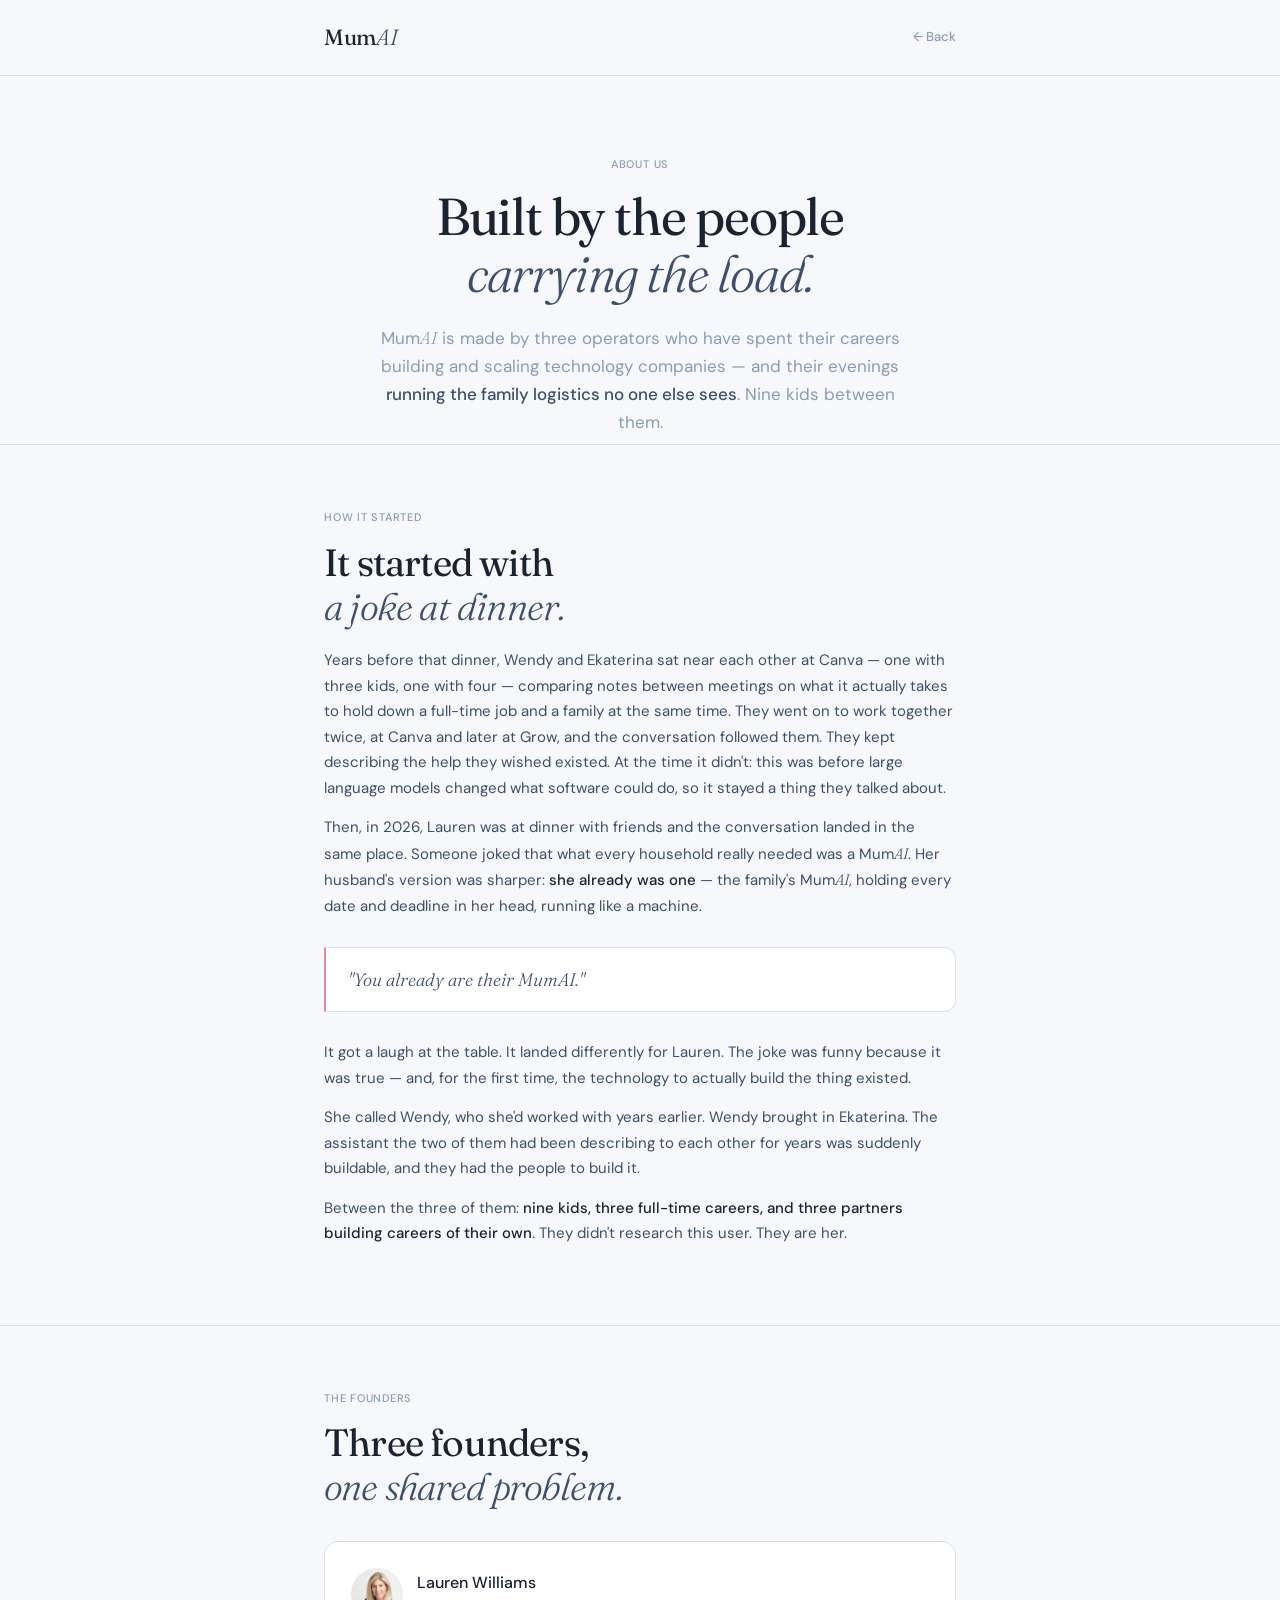
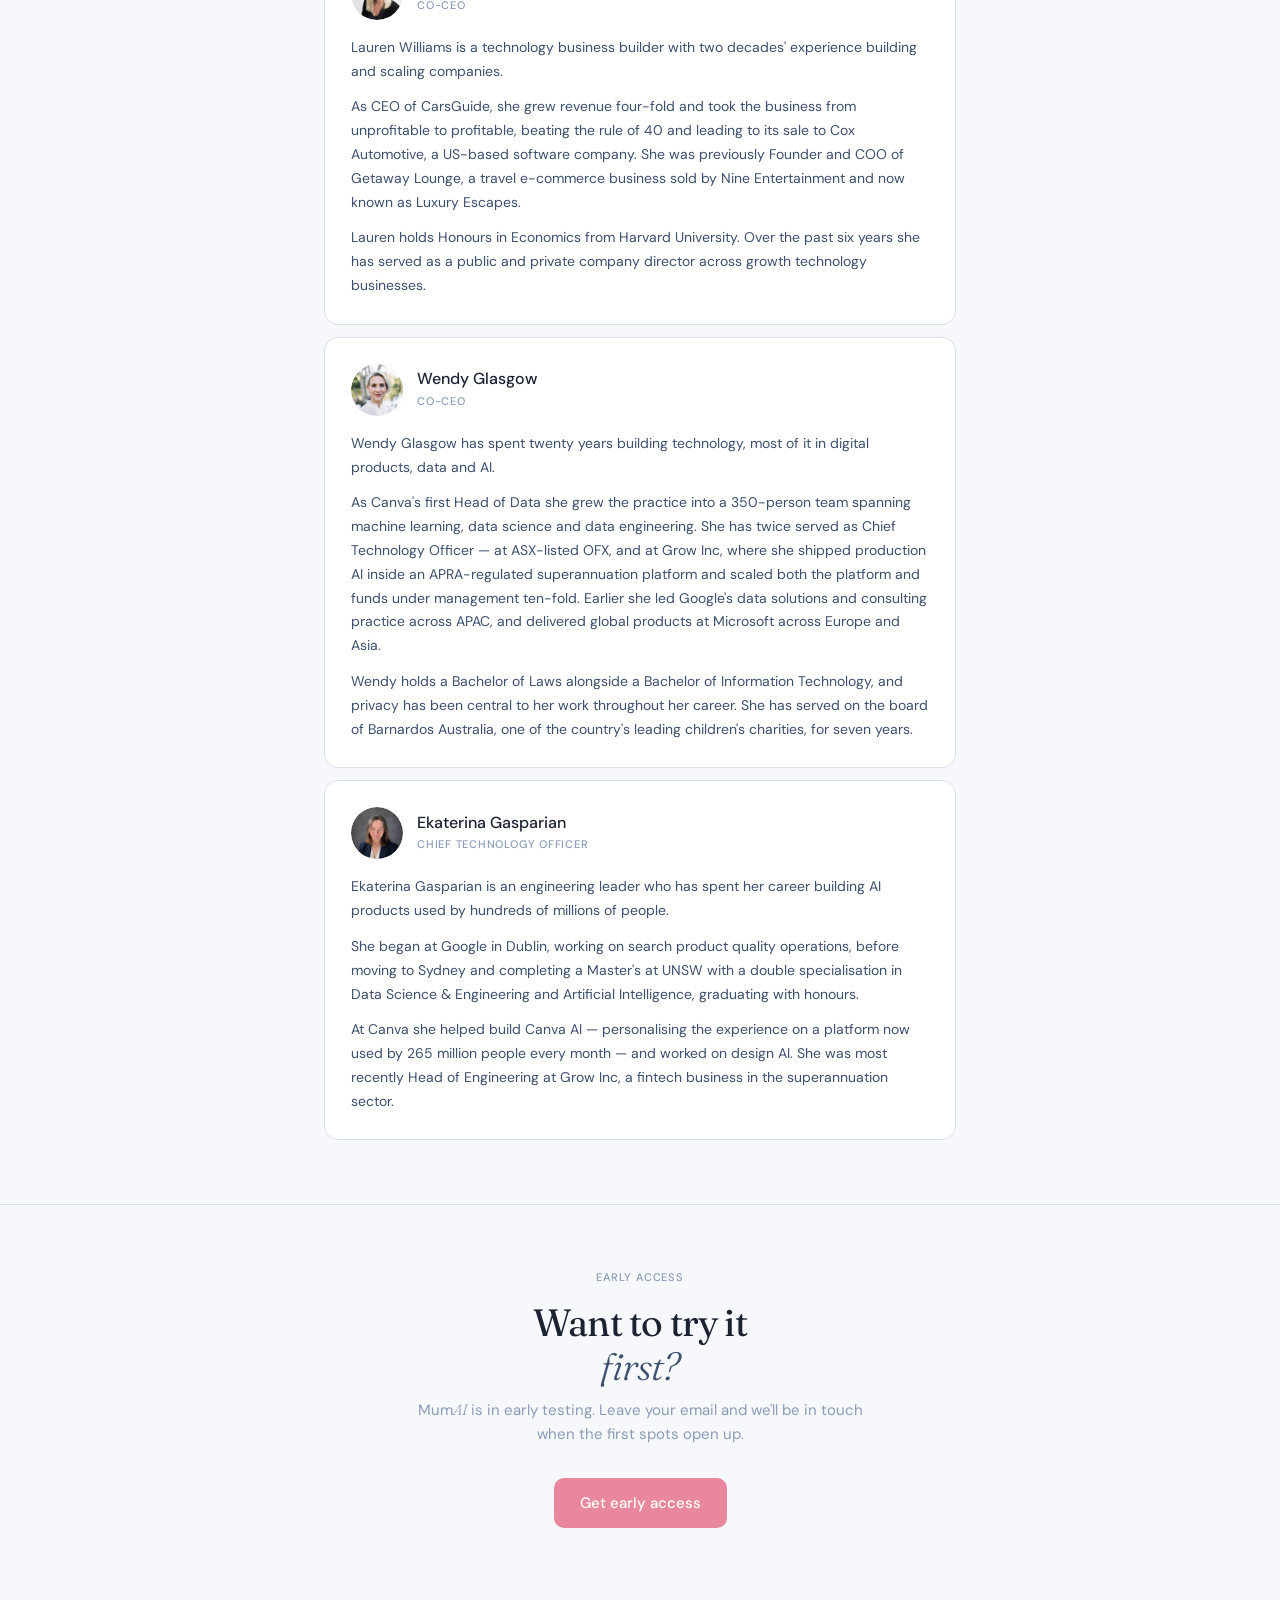
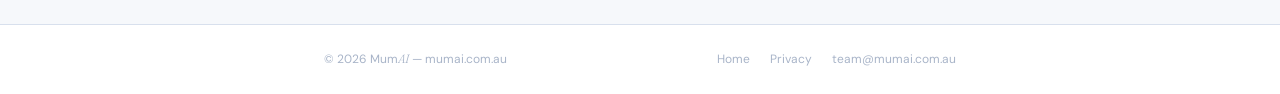
==== about/index.html @ 4b68e684 "Add About page with founder bios and origin story New /about page in the Blush & Slate system: found" ====
<!DOCTYPE html>
<html lang="en">
<head>
  <meta charset="UTF-8">
  <meta name="viewport" content="width=device-width, initial-scale=1.0">
  <title>About — MumAI</title>
  <meta name="description" content="MumAI is built by Lauren Williams, Wendy Glasgow and Ekaterina Gasparian — three technology operators with nine kids between them, building the assistant they spent years wishing existed.">

  <link rel="preconnect" href="https://fonts.googleapis.com">
  <link rel="preconnect" href="https://fonts.gstatic.com" crossorigin>
  <link href="https://fonts.googleapis.com/css2?family=Fraunces:ital,opsz,wght@0,9..144,300;0,9..144,400;1,9..144,300;1,9..144,400&family=DM+Sans:wght@400;500&display=swap" rel="stylesheet">

  <style>
    /* ── Design tokens — Blush & Slate system ── */
    :root {
      --slate-dark:  #1B2333;
      --slate:       #3D4F6E;
      --slate-mid:   #8A9BB8;
      --slate-light: #D8E0ED;
      --off-white:   #F6F8FB;

      --blush:       #E8879D;
      --blush-mid:   #F2BACB;
      --blush-light: #FCEEF1;

      --muted:       #A8B4C8;
    }

    *, *::before, *::after { box-sizing: border-box; margin: 0; padding: 0; }
    html { scroll-behavior: smooth; }

    body {
      font-family: 'DM Sans', -apple-system, sans-serif;
      font-weight: 400;
      background: var(--off-white);
      color: var(--slate-dark);
      line-height: 1.6;
      -webkit-font-smoothing: antialiased;
    }

    .container {
      max-width: 680px;
      margin: 0 auto;
      padding: 0 24px;
    }

    .label {
      display: block;
      font-family: 'DM Sans', sans-serif;
      font-size: 11px;
      font-weight: 500;
      letter-spacing: 0.07em;
      text-transform: uppercase;
      color: var(--slate-mid);
      margin-bottom: 14px;
    }

    /* ── NAV ── */
    nav {
      border-bottom: 0.5px solid var(--slate-light);
      padding: 20px 0;
      background: var(--off-white);
    }
    nav .container {
      display: flex;
      align-items: center;
      justify-content: space-between;
    }
    .logo {
      font-family: 'Fraunces', serif;
      font-optical-sizing: auto;
      font-size: 22px;
      font-weight: 400;
      color: var(--slate-dark);
      letter-spacing: -0.3px;
      text-decoration: none;
    }
    .logo em {
      font-style: italic;
      font-weight: 300;
      color: var(--slate);
    }
    .nav-back {
      font-size: 13px;
      font-weight: 500;
      color: var(--slate-mid);
      text-decoration: none;
      transition: color 0.15s;
    }
    .nav-back:hover { color: var(--slate); }

    /* ── HERO ── */
    .hero {
      padding: 80px 0 8px;
      text-align: center;
    }
    h1 {
      font-family: 'Fraunces', serif;
      font-optical-sizing: auto;
      font-size: clamp(36px, 7vw, 52px);
      font-weight: 400;
      line-height: 1.1;
      letter-spacing: -1.2px;
      color: var(--slate-dark);
    }
    h1 em {
      font-style: italic;
      font-weight: 300;
      color: var(--slate);
    }
    .hero-sub {
      font-size: 17px;
      color: var(--slate-mid);
      max-width: 520px;
      margin: 22px auto 0;
      line-height: 1.65;
    }
    .hero-sub strong { color: var(--slate); font-weight: 500; }

    /* ── SECTIONS ── */
    section { padding: 64px 0; border-top: 0.5px solid var(--slate-light); }
    section:first-of-type { border-top: none; }

    h2 {
      font-family: 'Fraunces', serif;
      font-optical-sizing: auto;
      font-size: clamp(28px, 5vw, 38px);
      font-weight: 400;
      line-height: 1.15;
      letter-spacing: -0.8px;
      color: var(--slate-dark);
      margin-bottom: 20px;
    }
    h2 em {
      font-style: italic;
      font-weight: 300;
      color: var(--slate);
    }

    .body-text {
      font-size: 15px;
      color: var(--slate);
      line-height: 1.7;
      margin-bottom: 14px;
    }
    .body-text strong { color: var(--slate-dark); font-weight: 500; }

    /* ── Inline brand wordmark — Fraunces italic AI in body copy ── */
    .hero-sub em,
    .body-text em,
    .founder-bio em,
    .cta-bottom .intro em,
    footer p em {
      font-family: 'Fraunces', serif;
      font-optical-sizing: auto;
      font-style: italic;
      font-weight: 300;
      color: inherit;
    }

    /* ── PULL QUOTE ── */
    .pull-quote {
      background: white;
      border: 0.5px solid var(--slate-light);
      border-left: 2px solid var(--blush);
      border-radius: 0 12px 12px 0;
      padding: 18px 22px;
      margin: 28px 0;
    }
    .pull-quote p {
      font-family: 'Fraunces', serif;
      font-optical-sizing: auto;
      font-size: 18px;
      font-weight: 300;
      font-style: italic;
      color: var(--slate);
      line-height: 1.5;
    }

    /* ── FOUNDER CARDS ── */
    .founders { margin-top: 32px; }

    .founder {
      background: white;
      border: 0.5px solid var(--slate-light);
      border-radius: 14px;
      padding: 26px;
      margin-bottom: 12px;
      opacity: 0;
      transform: translateY(8px);
      transition: opacity 200ms ease-out, transform 200ms ease-out;
    }
    .founder.visible { opacity: 1; transform: translateY(0); }
    .founder:nth-child(2) { transition-delay: 40ms; }
    .founder:nth-child(3) { transition-delay: 80ms; }
    .founder:last-child { margin-bottom: 0; }

    .founder-head {
      display: flex;
      align-items: center;
      gap: 14px;
      margin-bottom: 16px;
    }
    /* Avatar: photo over an initials fallback — if the image fails to load
       it removes itself and the initials show through. */
    .founder-avatar {
      position: relative;
      flex: 0 0 auto;
      width: 52px;
      height: 52px;
      border-radius: 50%;
      background: var(--blush-light);
      display: flex;
      align-items: center;
      justify-content: center;
      overflow: hidden;
    }
    .founder-initials {
      font-family: 'Fraunces', serif;
      font-optical-sizing: auto;
      font-size: 16px;
      font-weight: 400;
      letter-spacing: 0.02em;
      color: var(--slate);
    }
    .founder-avatar img {
      position: absolute;
      inset: 0;
      width: 100%;
      height: 100%;
      object-fit: cover;
      border-radius: 50%;
    }
    .founder-name {
      font-family: 'DM Sans', sans-serif;
      font-size: 16px;
      font-weight: 500;
      color: var(--slate-dark);
      line-height: 1.3;
    }
    .founder-role {
      font-family: 'DM Sans', sans-serif;
      font-size: 11px;
      font-weight: 500;
      letter-spacing: 0.07em;
      text-transform: uppercase;
      color: var(--slate-mid);
      margin-top: 3px;
    }
    .founder-bio {
      font-size: 14px;
      color: var(--slate);
      line-height: 1.7;
      margin-bottom: 12px;
    }
    .founder-bio:last-child { margin-bottom: 0; }
    .founder-bio strong { color: var(--slate-dark); font-weight: 500; }

    /* ── BOTTOM CTA ── */
    .cta-bottom {
      text-align: center;
      padding-bottom: 96px;
    }
    .cta-bottom h2 { margin-bottom: 10px; }
    .cta-bottom .intro {
      font-size: 15px;
      color: var(--slate-mid);
      margin-bottom: 32px;
      max-width: 460px;
      margin-left: auto;
      margin-right: auto;
    }
    .cta-button {
      display: inline-block;
      padding: 13px 26px;
      background: var(--blush);
      color: white;
      border-radius: 10px;
      font-family: 'DM Sans', sans-serif;
      font-size: 15px;
      font-weight: 500;
      text-decoration: none;
      transition: opacity 0.15s;
    }
    .cta-button:hover { opacity: 0.88; }

    /* ── FOOTER ── */
    footer {
      border-top: 0.5px solid var(--slate-light);
      padding: 24px 0;
      background: white;
    }
    footer .container {
      display: flex;
      align-items: center;
      justify-content: space-between;
      flex-wrap: wrap;
      gap: 12px;
    }
    footer p { font-size: 12px; color: var(--muted); }
    footer a { font-size: 12px; color: var(--muted); text-decoration: none; transition: color 0.15s; }
    footer a:hover { color: var(--slate); }
    .footer-links { display: flex; gap: 20px; }
  </style>
</head>
<body>

  <nav>
    <div class="container">
      <a href="../index.html" class="logo">Mum<em>AI</em></a>
      <a href="../index.html" class="nav-back">← Back</a>
    </div>
  </nav>

  <main>

    <!-- HERO -->
    <section class="hero">
      <div class="container">
        <span class="label">About us</span>
        <h1>Built by the people<br><em>carrying the load.</em></h1>
        <p class="hero-sub">Mum<em>AI</em> is made by three operators who have spent their careers building and scaling technology companies — and their evenings <strong>running the family logistics no one else sees</strong>. Nine kids between them.</p>
      </div>
    </section>

    <!-- STORY -->
    <section>
      <div class="container">
        <span class="label">How it started</span>
        <h2>It started with<br><em>a joke at dinner.</em></h2>
        <p class="body-text">Years before that dinner, Wendy and Ekaterina sat near each other at Canva — one with three kids, one with four — comparing notes between meetings on what it actually takes to hold down a full-time job and a family at the same time. They went on to work together twice, at Canva and later at Grow, and the conversation followed them. They kept describing the help they wished existed. At the time it didn't: this was before large language models changed what software could do, so it stayed a thing they talked about.</p>
        <p class="body-text">Then, in 2026, Lauren was at dinner with friends and the conversation landed in the same place. Someone joked that what every household really needed was a Mum<em>AI</em>. Her husband's version was sharper: <strong>she already was one</strong> — the family's Mum<em>AI</em>, holding every date and deadline in her head, running like a machine.</p>
        <div class="pull-quote">
          <p>"You already are their Mum<em>AI</em>."</p>
        </div>
        <p class="body-text">It got a laugh at the table. It landed differently for Lauren. The joke was funny because it was true — and, for the first time, the technology to actually build the thing existed.</p>
        <p class="body-text">She called Wendy, who she'd worked with years earlier. Wendy brought in Ekaterina. The assistant the two of them had been describing to each other for years was suddenly buildable, and they had the people to build it.</p>
        <p class="body-text">Between the three of them: <strong>nine kids, three full-time careers, and three partners building careers of their own</strong>. They didn't research this user. They are her.</p>
      </div>
    </section>

    <!-- FOUNDERS -->
    <section>
      <div class="container">
        <span class="label">The founders</span>
        <h2>Three founders,<br><em>one shared problem.</em></h2>

        <div class="founders" id="founders">

          <div class="founder">
            <div class="founder-head">
              <div class="founder-avatar">
                <span class="founder-initials">LW</span>
                <img src="lauren.jpg" alt="Lauren Williams" width="52" height="52" loading="lazy" onerror="this.remove()">
              </div>
              <div>
                <div class="founder-name">Lauren Williams</div>
                <div class="founder-role">Co-CEO</div>
              </div>
            </div>
            <p class="founder-bio">Lauren Williams is a technology business builder with two decades' experience building and scaling companies.</p>
            <p class="founder-bio">As CEO of CarsGuide, she grew revenue four-fold and took the business from unprofitable to profitable, beating the rule of 40 and leading to its sale to Cox Automotive, a US-based software company. She was previously Founder and COO of Getaway Lounge, a travel e-commerce business sold by Nine Entertainment and now known as Luxury Escapes.</p>
            <p class="founder-bio">Lauren holds Honours in Economics from Harvard University. Over the past six years she has served as a public and private company director across growth technology businesses.</p>
          </div>

          <div class="founder">
            <div class="founder-head">
              <div class="founder-avatar">
                <span class="founder-initials">WG</span>
                <img src="wendy.jpg" alt="Wendy Glasgow" width="52" height="52" loading="lazy" onerror="this.remove()">
              </div>
              <div>
                <div class="founder-name">Wendy Glasgow</div>
                <div class="founder-role">Co-CEO</div>
              </div>
            </div>
            <p class="founder-bio">Wendy Glasgow has spent twenty years building technology, most of it in digital products, data and AI.</p>
            <p class="founder-bio">As Canva's first Head of Data she grew the practice into a 350-person team spanning machine learning, data science and data engineering. She has twice served as Chief Technology Officer — at ASX-listed OFX, and at Grow Inc, where she shipped production AI inside an APRA-regulated superannuation platform and scaled both the platform and funds under management ten-fold. Earlier she led Google's data solutions and consulting practice across APAC, and delivered global products at Microsoft across Europe and Asia.</p>
            <p class="founder-bio">Wendy holds a Bachelor of Laws alongside a Bachelor of Information Technology, and privacy has been central to her work throughout her career. She has served on the board of Barnardos Australia, one of the country's leading children's charities, for seven years.</p>
          </div>

          <div class="founder">
            <div class="founder-head">
              <div class="founder-avatar">
                <span class="founder-initials">EG</span>
                <img src="ekaterina.jpg" alt="Ekaterina Gasparian" width="52" height="52" loading="lazy" onerror="this.remove()">
              </div>
              <div>
                <div class="founder-name">Ekaterina Gasparian</div>
                <div class="founder-role">Chief Technology Officer</div>
              </div>
            </div>
            <p class="founder-bio">Ekaterina Gasparian is an engineering leader who has spent her career building AI products used by hundreds of millions of people.</p>
            <p class="founder-bio">She began at Google in Dublin, working on search product quality operations, before moving to Sydney and completing a Master's at UNSW with a double specialisation in Data Science &amp; Engineering and Artificial Intelligence, graduating with honours.</p>
            <p class="founder-bio">At Canva she helped build Canva AI — personalising the experience on a platform now used by 265 million people every month — and worked on design AI. She was most recently Head of Engineering at Grow Inc, a fintech business in the superannuation sector.</p>
          </div>

        </div>
      </div>
    </section>

    <!-- BOTTOM CTA -->
    <section class="cta-bottom">
      <div class="container">
        <span class="label">Early access</span>
        <h2>Want to try it<br><em>first?</em></h2>
        <p class="intro">Mum<em>AI</em> is in early testing. Leave your email and we'll be in touch when the first spots open up.</p>
        <a href="../index.html#waitlist" class="cta-button">Get early access</a>
      </div>
    </section>

  </main>

  <footer>
    <div class="container">
      <p>&copy; 2026 Mum<em>AI</em> &mdash; mumai.com.au</p>
      <div class="footer-links">
        <a href="../index.html">Home</a>
        <a href="../privacy/index.html">Privacy</a>
        <a href="mailto:team@mumai.com.au">team@mumai.com.au</a>
      </div>
    </div>
  </footer>

  <script>
    /* Card entrance: fade + translateY(8px)→0, 200ms ease-out, 40ms stagger — per design spec */
    const observer = new IntersectionObserver((entries) => {
      entries.forEach(entry => {
        if (entry.isIntersecting) entry.target.classList.add('visible');
      });
    }, { threshold: 0.1 });
    document.querySelectorAll('.founder').forEach(c => observer.observe(c));
  </script>

</body>
</html>
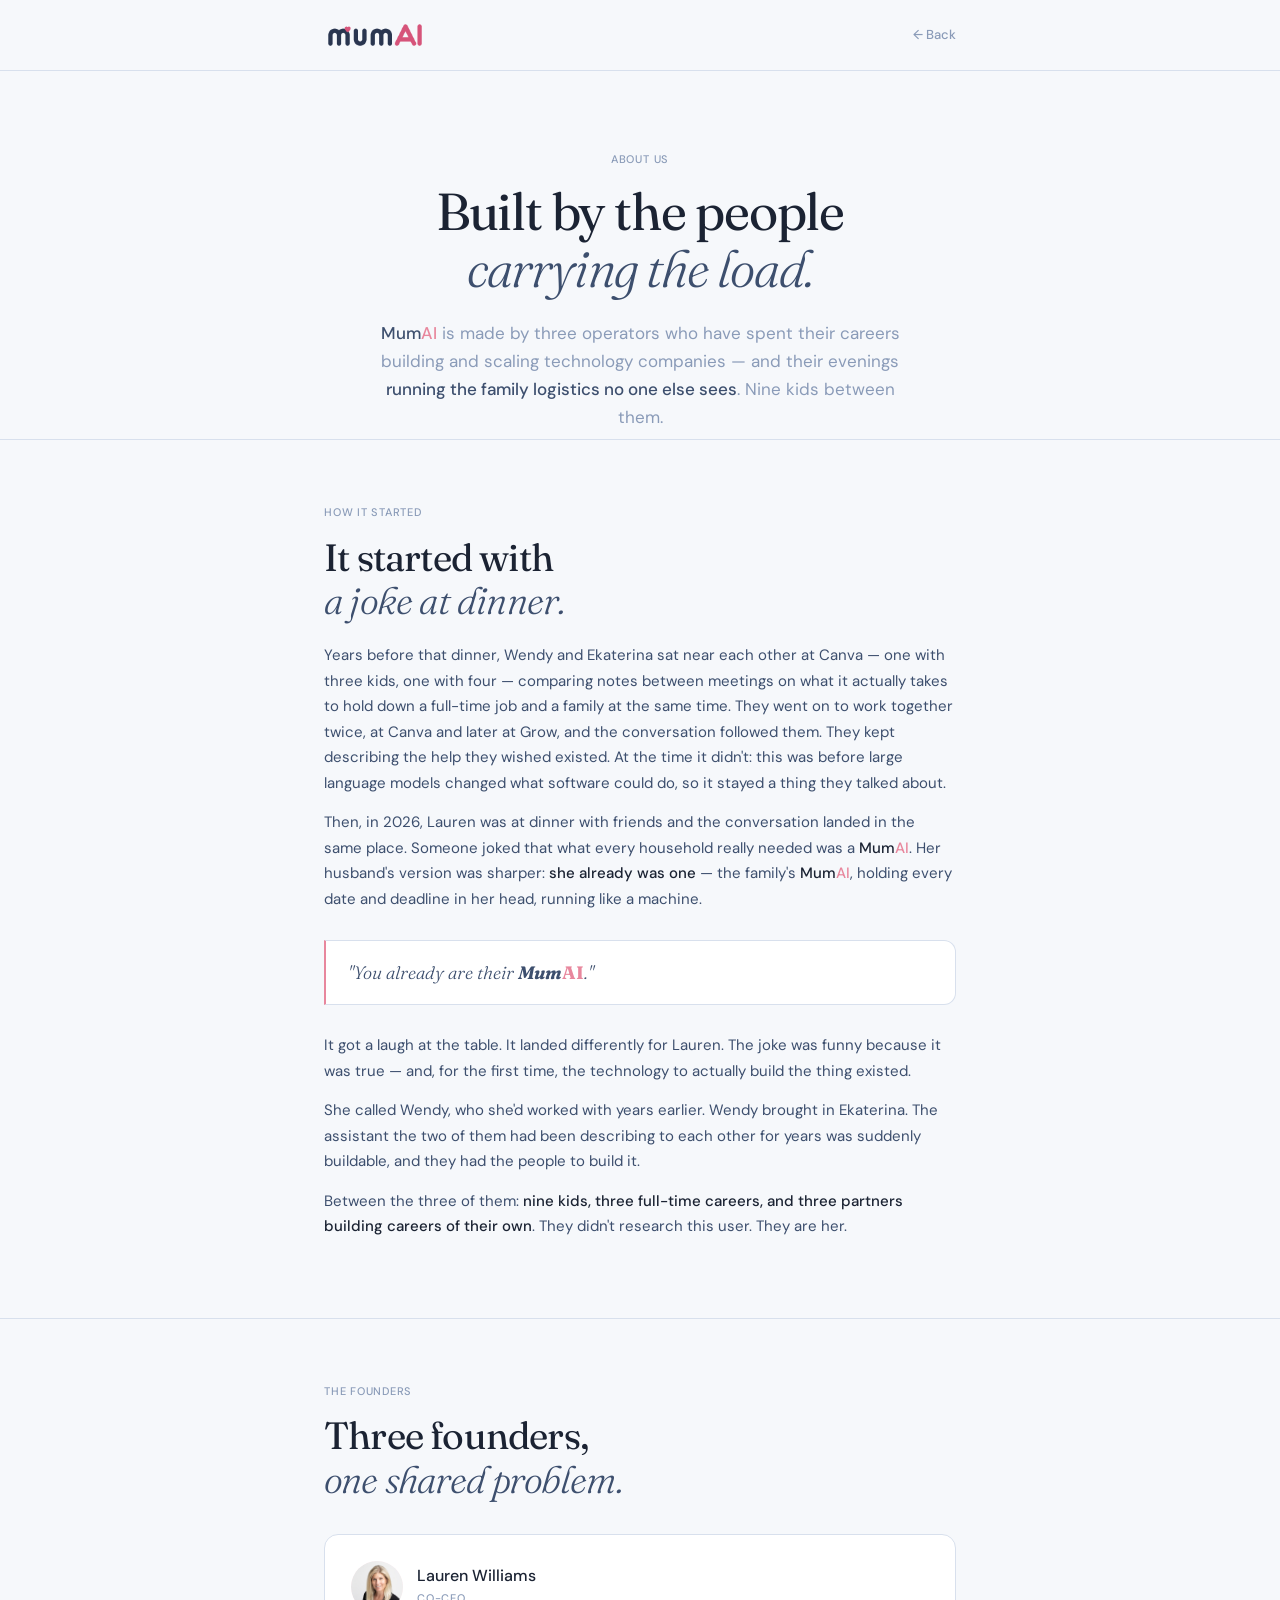
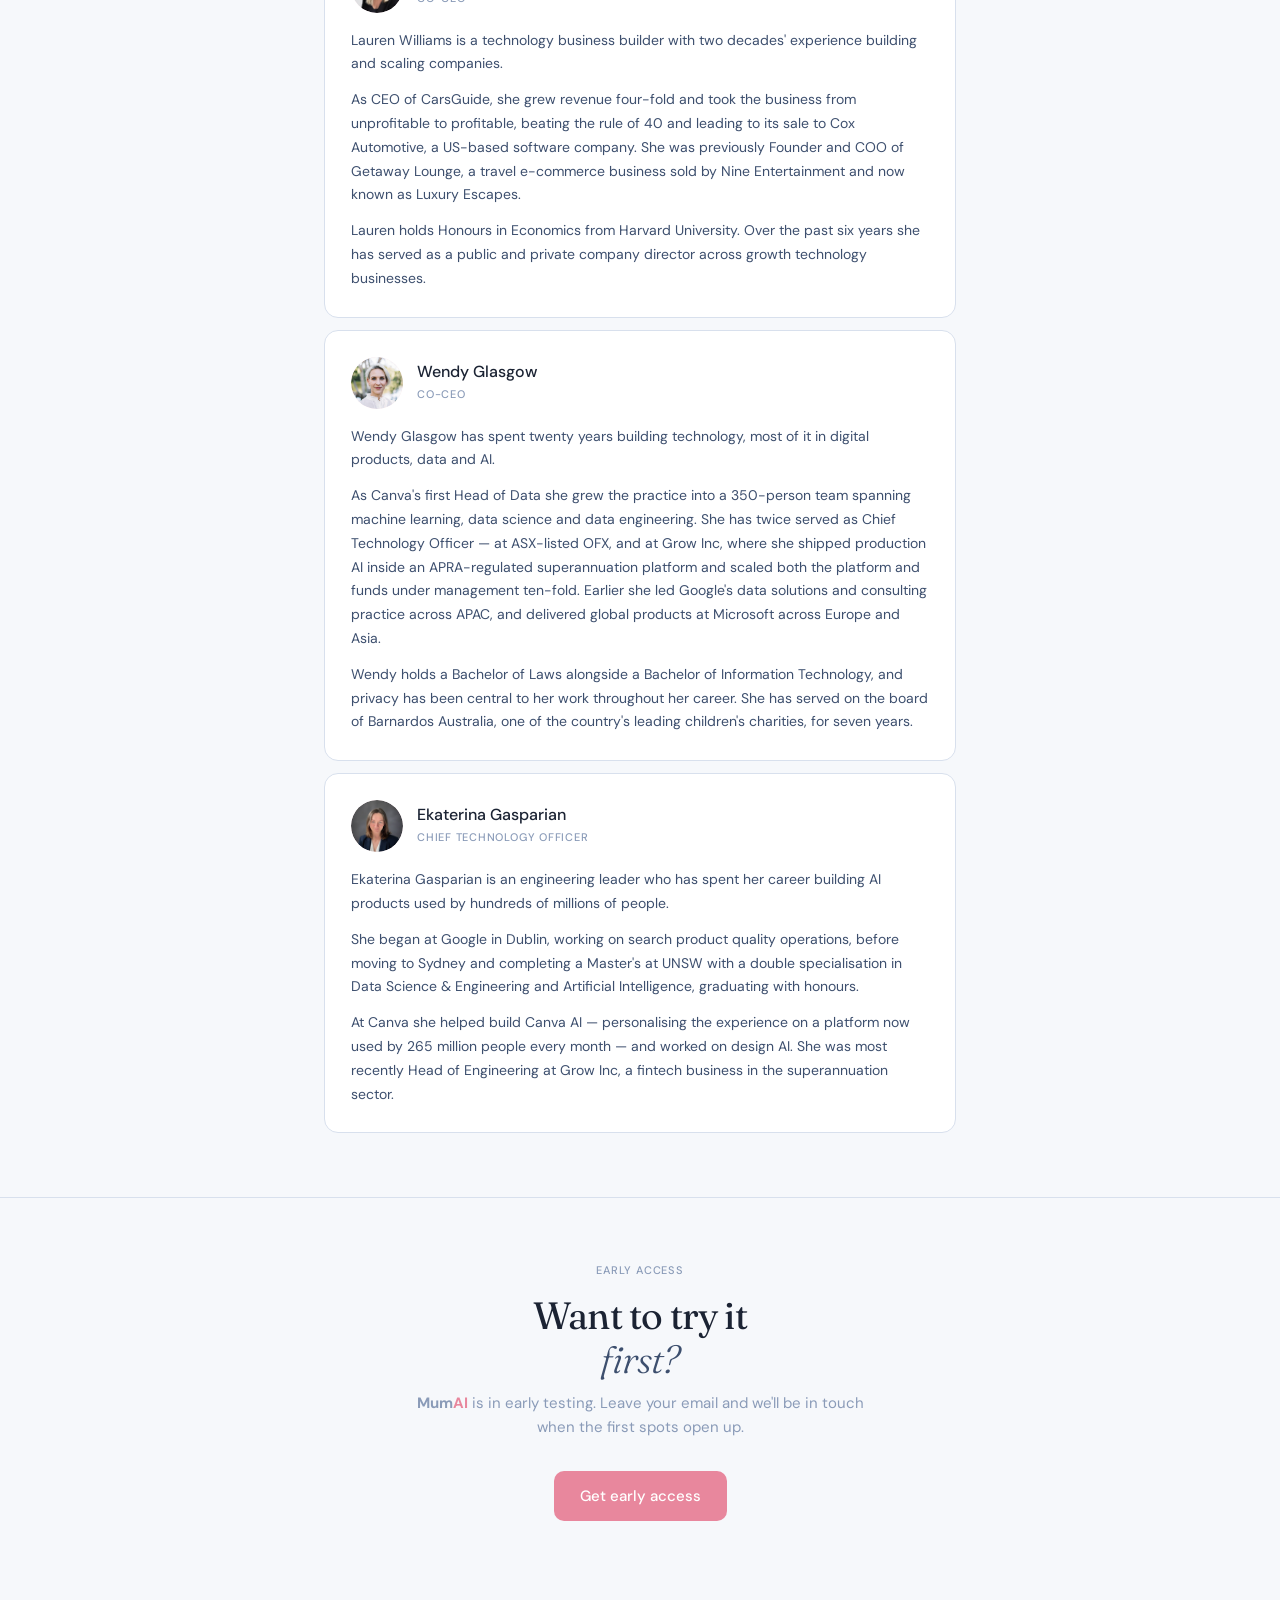
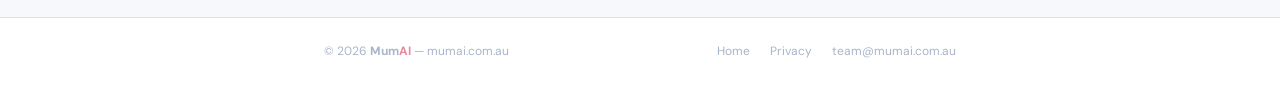
==== commit a62161d9: "Update homepage design and add privacy/FAQ/about sections" ====
--- a/about/index.html
+++ b/about/index.html
@@ -5,6 +5,7 @@
   <meta name="viewport" content="width=device-width, initial-scale=1.0">
   <title>About — MumAI</title>
   <meta name="description" content="MumAI is built by Lauren Williams, Wendy Glasgow and Ekaterina Gasparian — three technology operators with nine kids between them, building the assistant they spent years wishing existed.">
+  <link rel="icon" type="image/png" href="../assets/favicon.png">
 
   <link rel="preconnect" href="https://fonts.googleapis.com">
   <link rel="preconnect" href="https://fonts.gstatic.com" crossorigin>
@@ -66,19 +67,10 @@
       align-items: center;
       justify-content: space-between;
     }
-    .logo {
-      font-family: 'Fraunces', serif;
-      font-optical-sizing: auto;
-      font-size: 22px;
-      font-weight: 400;
-      color: var(--slate-dark);
-      letter-spacing: -0.3px;
-      text-decoration: none;
-    }
-    .logo em {
-      font-style: italic;
-      font-weight: 300;
-      color: var(--slate);
+    .logo img {
+      height: 30px;
+      width: auto;
+      display: block;
     }
     .nav-back {
       font-size: 13px;
@@ -301,13 +293,14 @@
     footer a { font-size: 12px; color: var(--muted); text-decoration: none; transition: color 0.15s; }
     footer a:hover { color: var(--slate); }
     .footer-links { display: flex; gap: 20px; }
+    .ai { color: var(--blush); font-style: normal; }
   </style>
 </head>
 <body>
 
   <nav>
     <div class="container">
-      <a href="../index.html" class="logo">Mum<em>AI</em></a>
+      <a href="../index.html" class="logo"><img src="../assets/logo.png" alt="MumAI"></a>
       <a href="../index.html" class="nav-back">← Back</a>
     </div>
   </nav>
@@ -319,7 +312,7 @@
       <div class="container">
         <span class="label">About us</span>
         <h1>Built by the people<br><em>carrying the load.</em></h1>
-        <p class="hero-sub">Mum<em>AI</em> is made by three operators who have spent their careers building and scaling technology companies — and their evenings <strong>running the family logistics no one else sees</strong>. Nine kids between them.</p>
+        <p class="hero-sub"><strong>Mum<span class="ai">AI</span></strong> is made by three operators who have spent their careers building and scaling technology companies — and their evenings <strong>running the family logistics no one else sees</strong>. Nine kids between them.</p>
       </div>
     </section>
 
@@ -329,9 +322,9 @@
         <span class="label">How it started</span>
         <h2>It started with<br><em>a joke at dinner.</em></h2>
         <p class="body-text">Years before that dinner, Wendy and Ekaterina sat near each other at Canva — one with three kids, one with four — comparing notes between meetings on what it actually takes to hold down a full-time job and a family at the same time. They went on to work together twice, at Canva and later at Grow, and the conversation followed them. They kept describing the help they wished existed. At the time it didn't: this was before large language models changed what software could do, so it stayed a thing they talked about.</p>
-        <p class="body-text">Then, in 2026, Lauren was at dinner with friends and the conversation landed in the same place. Someone joked that what every household really needed was a Mum<em>AI</em>. Her husband's version was sharper: <strong>she already was one</strong> — the family's Mum<em>AI</em>, holding every date and deadline in her head, running like a machine.</p>
+        <p class="body-text">Then, in 2026, Lauren was at dinner with friends and the conversation landed in the same place. Someone joked that what every household really needed was a <strong>Mum<span class="ai">AI</span></strong>. Her husband's version was sharper: <strong>she already was one</strong> — the family's <strong>Mum<span class="ai">AI</span></strong>, holding every date and deadline in her head, running like a machine.</p>
         <div class="pull-quote">
-          <p>"You already are their Mum<em>AI</em>."</p>
+          <p>"You already are their <strong>Mum<span class="ai">AI</span></strong>."</p>
         </div>
         <p class="body-text">It got a laugh at the table. It landed differently for Lauren. The joke was funny because it was true — and, for the first time, the technology to actually build the thing existed.</p>
         <p class="body-text">She called Wendy, who she'd worked with years earlier. Wendy brought in Ekaterina. The assistant the two of them had been describing to each other for years was suddenly buildable, and they had the people to build it.</p>
@@ -404,7 +397,7 @@
       <div class="container">
         <span class="label">Early access</span>
         <h2>Want to try it<br><em>first?</em></h2>
-        <p class="intro">Mum<em>AI</em> is in early testing. Leave your email and we'll be in touch when the first spots open up.</p>
+        <p class="intro"><strong>Mum<span class="ai">AI</span></strong> is in early testing. Leave your email and we'll be in touch when the first spots open up.</p>
         <a href="../index.html#waitlist" class="cta-button">Get early access</a>
       </div>
     </section>
@@ -413,7 +406,7 @@
 
   <footer>
     <div class="container">
-      <p>&copy; 2026 Mum<em>AI</em> &mdash; mumai.com.au</p>
+      <p>&copy; 2026 <strong>Mum<span class="ai">AI</span></strong> &mdash; mumai.com.au</p>
       <div class="footer-links">
         <a href="../index.html">Home</a>
         <a href="../privacy/index.html">Privacy</a>
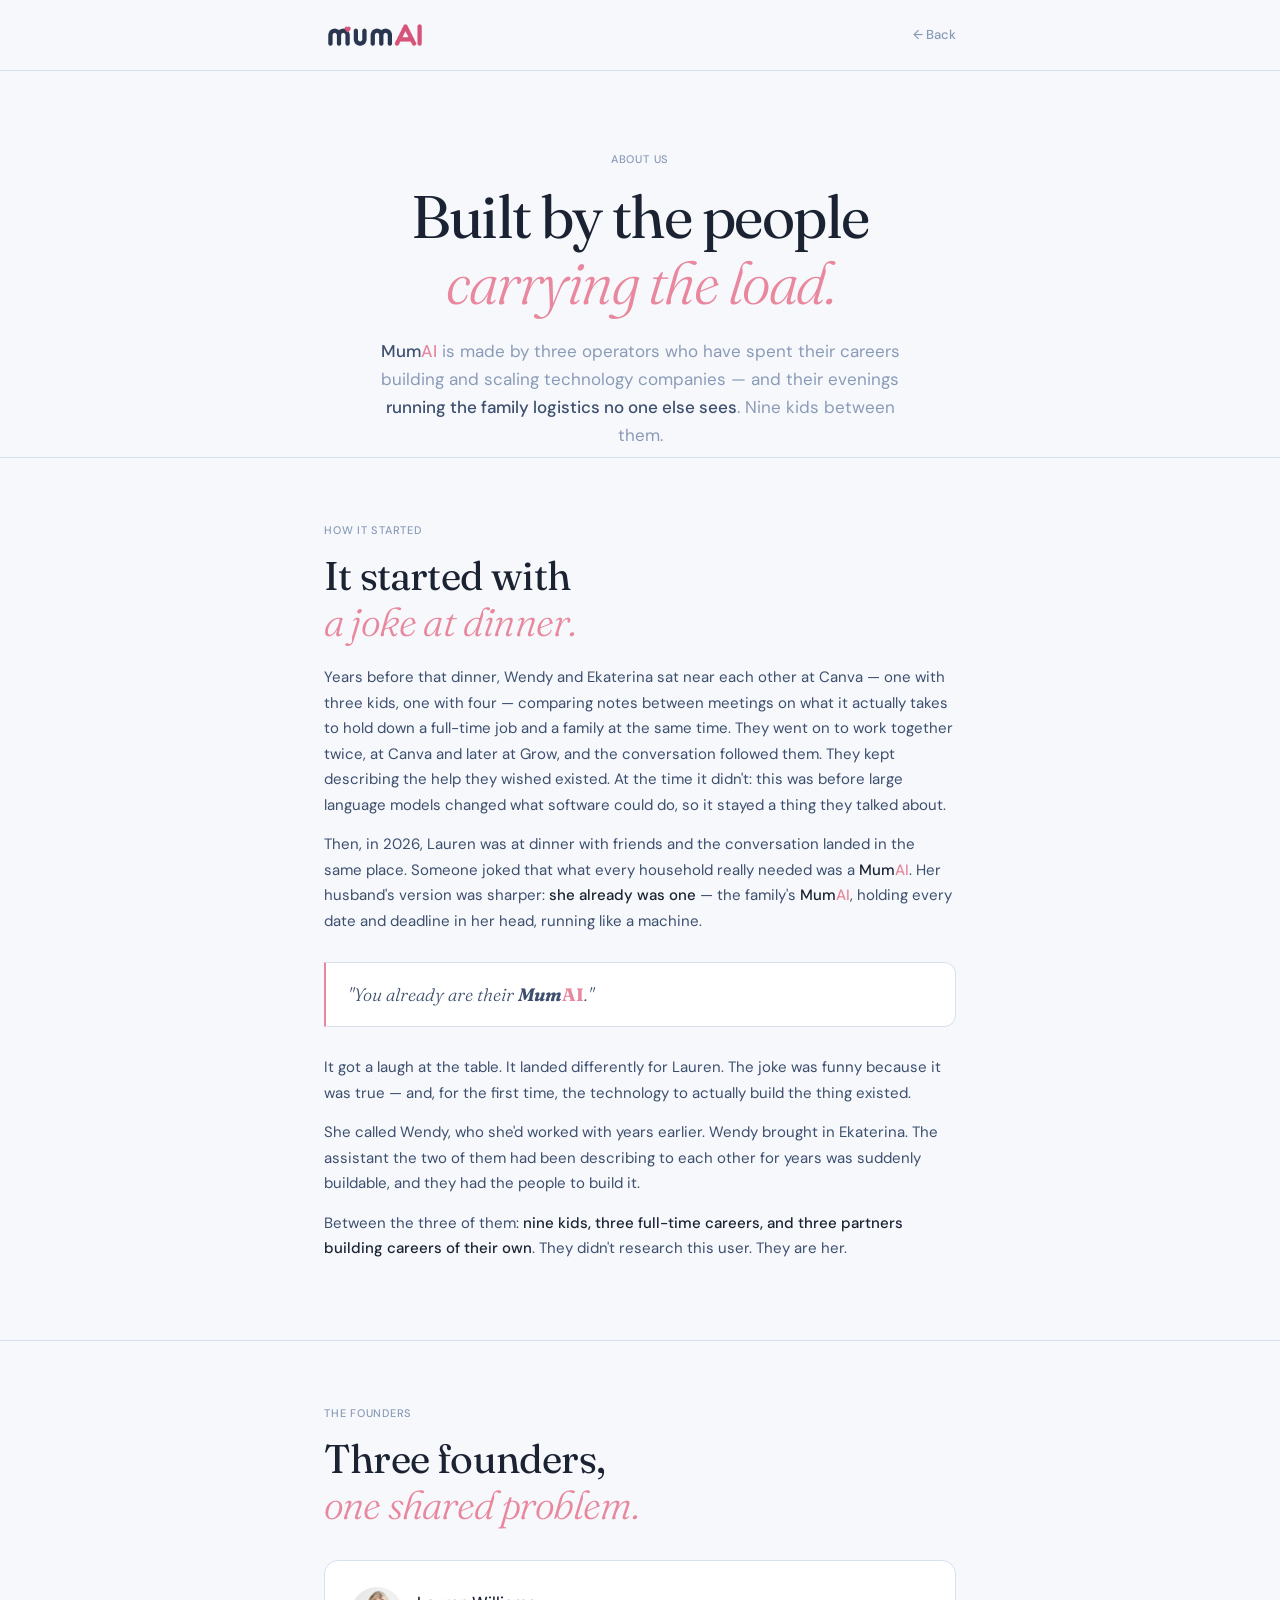
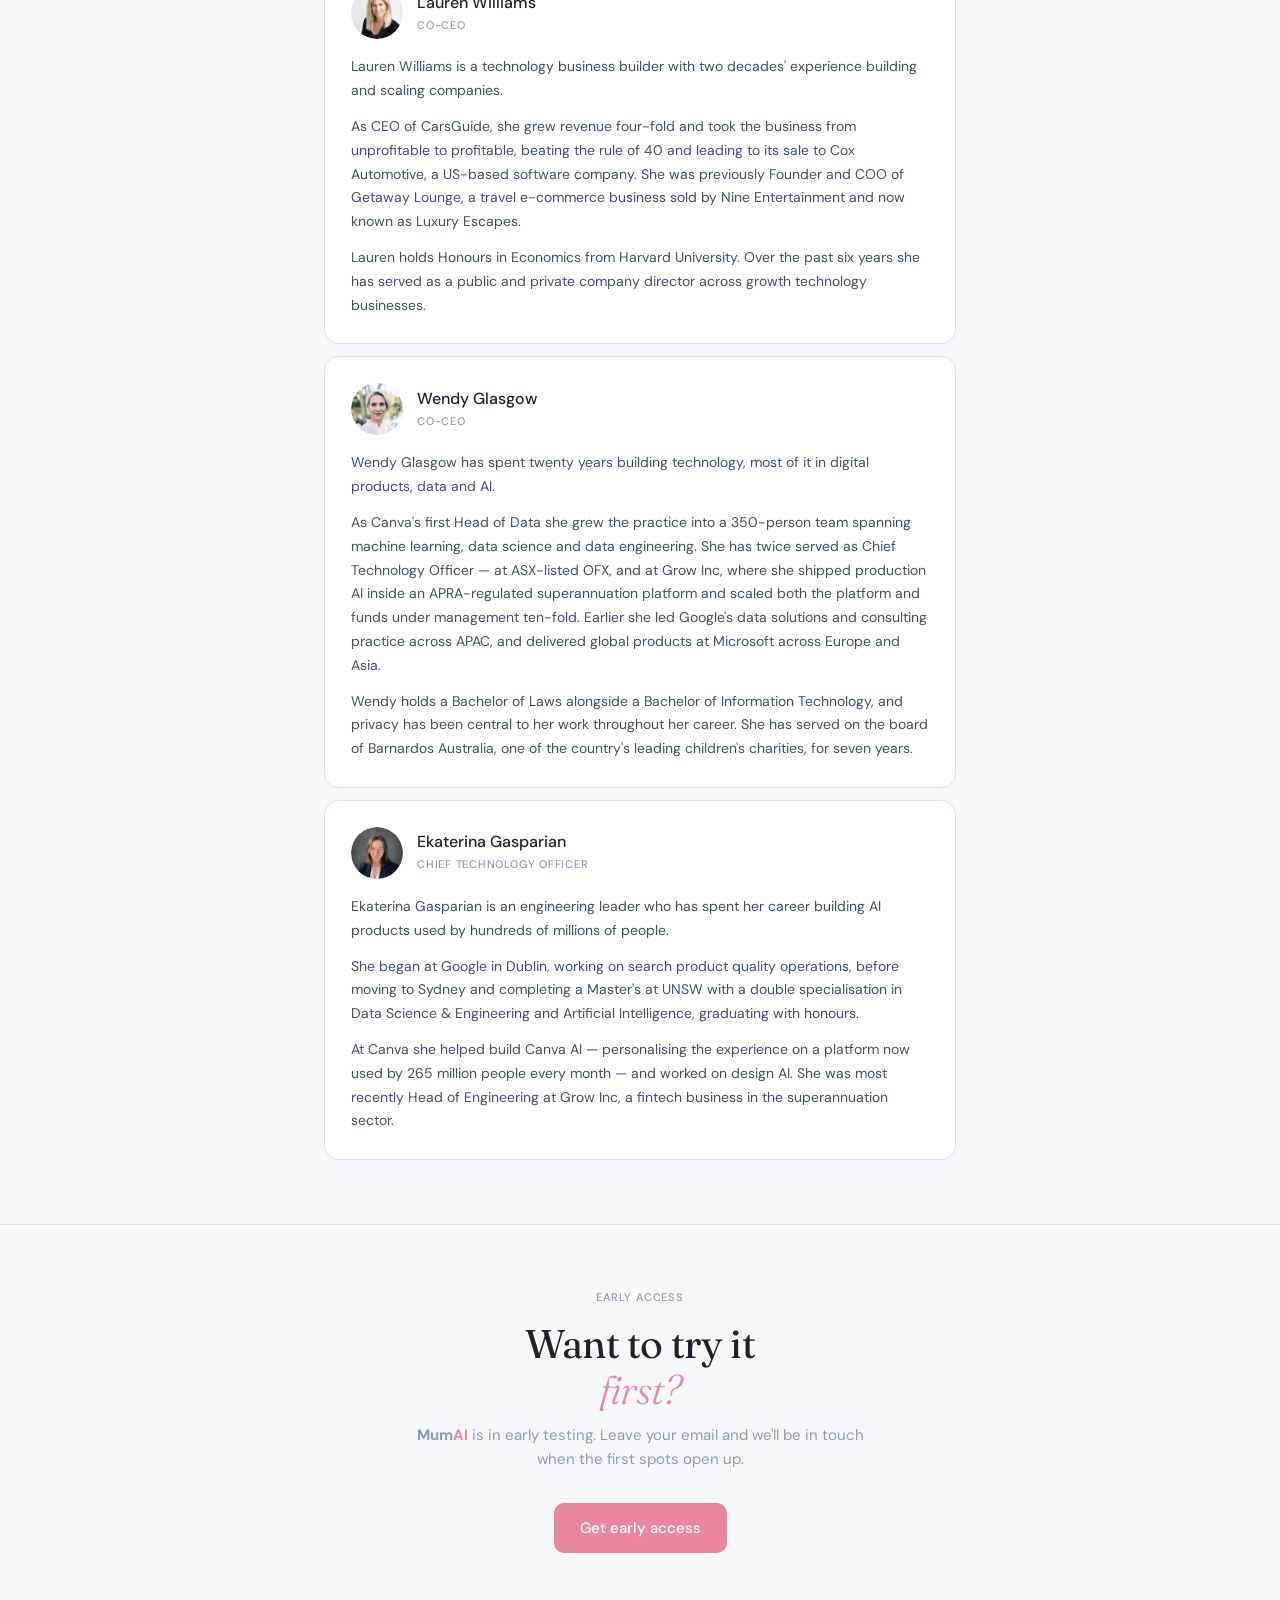
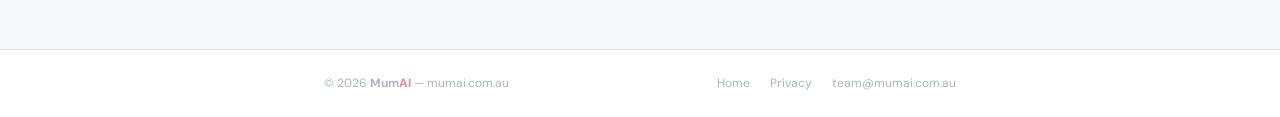
==== commit a3461a6c: "Match heading styles on about page to homepage" ====
--- a/about/index.html
+++ b/about/index.html
@@ -89,16 +89,17 @@
     h1 {
       font-family: 'Fraunces', serif;
       font-optical-sizing: auto;
-      font-size: clamp(36px, 7vw, 52px);
+      font-size: clamp(40px, 8vw, 60px);
       font-weight: 400;
       line-height: 1.1;
-      letter-spacing: -1.2px;
+      letter-spacing: -1.5px;
       color: var(--slate-dark);
+      margin-bottom: 6px;
     }
     h1 em {
       font-style: italic;
       font-weight: 300;
-      color: var(--slate);
+      color: var(--blush);
     }
     .hero-sub {
       font-size: 17px;
@@ -116,7 +117,7 @@
     h2 {
       font-family: 'Fraunces', serif;
       font-optical-sizing: auto;
-      font-size: clamp(28px, 5vw, 38px);
+      font-size: clamp(30px, 5vw, 40px);
       font-weight: 400;
       line-height: 1.15;
       letter-spacing: -0.8px;
@@ -126,7 +127,7 @@
     h2 em {
       font-style: italic;
       font-weight: 300;
-      color: var(--slate);
+      color: var(--blush);
     }
 
     .body-text {
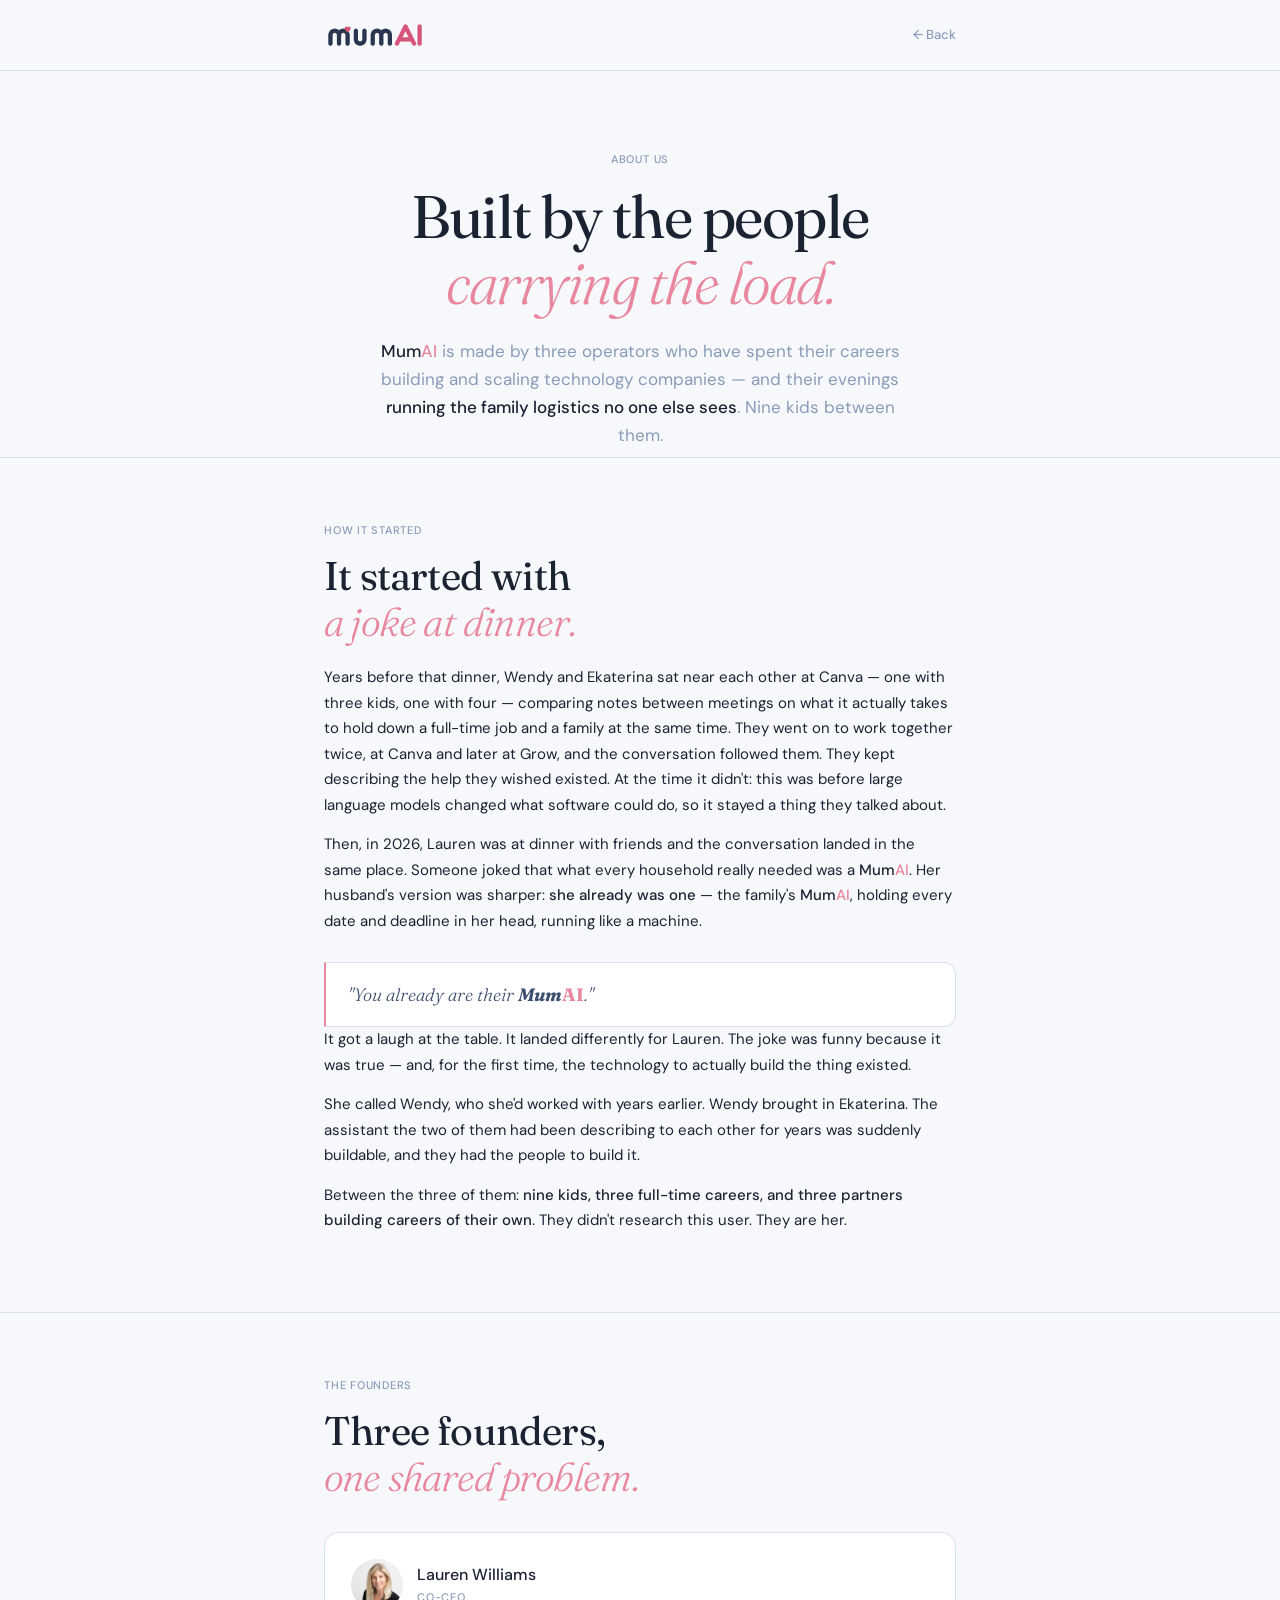
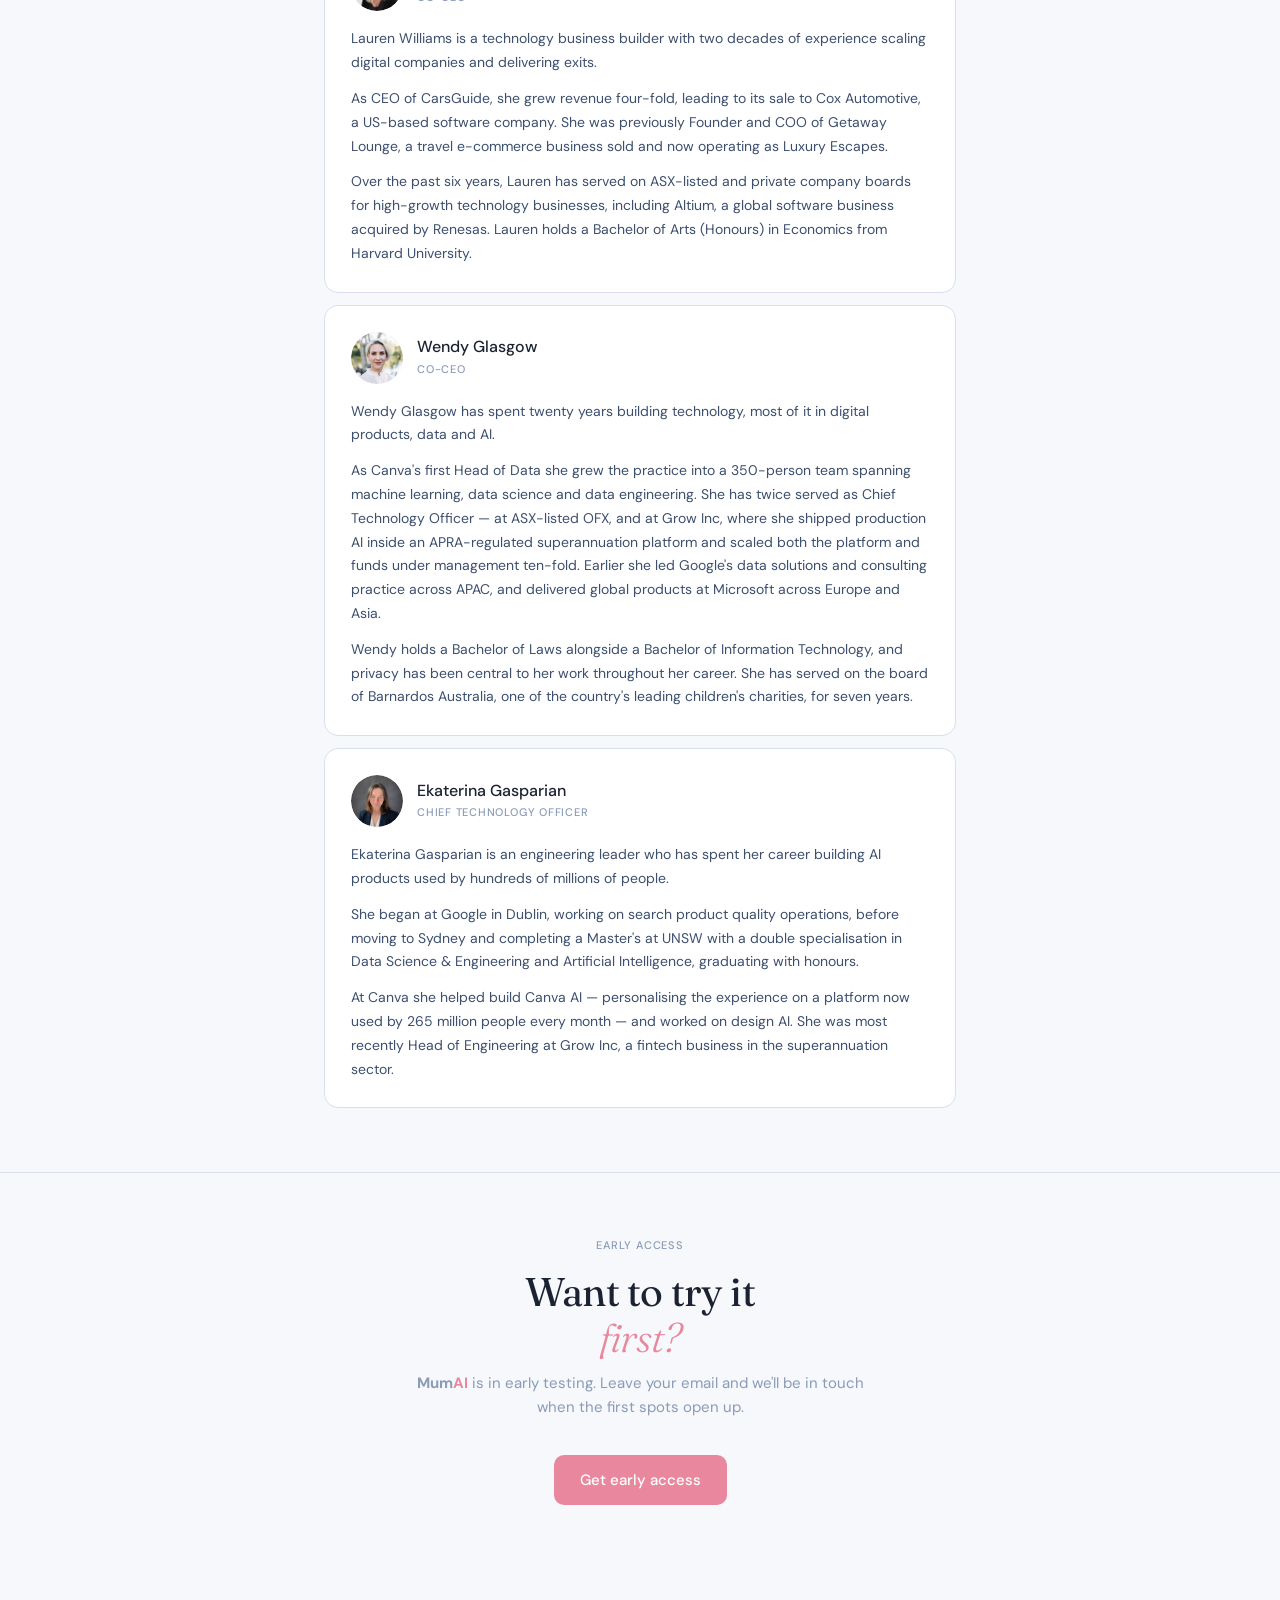
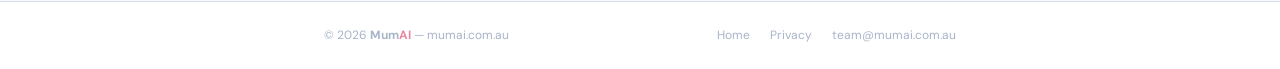
==== commit 809286c7: "Add site css file and update Lauren's profile" ====
--- a/about/index.html
+++ b/about/index.html
@@ -11,168 +11,15 @@
   <link rel="preconnect" href="https://fonts.gstatic.com" crossorigin>
   <link href="https://fonts.googleapis.com/css2?family=Fraunces:ital,opsz,wght@0,9..144,300;0,9..144,400;1,9..144,300;1,9..144,400&family=DM+Sans:wght@400;500&display=swap" rel="stylesheet">
 
+  <link rel="stylesheet" href="../assets/styles.css">
   <style>
-    /* ── Design tokens — Blush & Slate system ── */
-    :root {
-      --slate-dark:  #1B2333;
-      --slate:       #3D4F6E;
-      --slate-mid:   #8A9BB8;
-      --slate-light: #D8E0ED;
-      --off-white:   #F6F8FB;
-
-      --blush:       #E8879D;
-      --blush-mid:   #F2BACB;
-      --blush-light: #FCEEF1;
-
-      --muted:       #A8B4C8;
-    }
-
-    *, *::before, *::after { box-sizing: border-box; margin: 0; padding: 0; }
-    html { scroll-behavior: smooth; }
-
-    body {
-      font-family: 'DM Sans', -apple-system, sans-serif;
-      font-weight: 400;
-      background: var(--off-white);
-      color: var(--slate-dark);
-      line-height: 1.6;
-      -webkit-font-smoothing: antialiased;
-    }
-
-    .container {
-      max-width: 680px;
-      margin: 0 auto;
-      padding: 0 24px;
-    }
-
-    .label {
-      display: block;
-      font-family: 'DM Sans', sans-serif;
-      font-size: 11px;
-      font-weight: 500;
-      letter-spacing: 0.07em;
-      text-transform: uppercase;
-      color: var(--slate-mid);
-      margin-bottom: 14px;
-    }
-
-    /* ── NAV ── */
-    nav {
-      border-bottom: 0.5px solid var(--slate-light);
-      padding: 20px 0;
-      background: var(--off-white);
-    }
-    nav .container {
-      display: flex;
-      align-items: center;
-      justify-content: space-between;
-    }
-    .logo img {
-      height: 30px;
-      width: auto;
-      display: block;
-    }
-    .nav-back {
-      font-size: 13px;
-      font-weight: 500;
-      color: var(--slate-mid);
-      text-decoration: none;
-      transition: color 0.15s;
-    }
-    .nav-back:hover { color: var(--slate); }
-
     /* ── HERO ── */
-    .hero {
-      padding: 80px 0 8px;
-      text-align: center;
-    }
-    h1 {
-      font-family: 'Fraunces', serif;
-      font-optical-sizing: auto;
-      font-size: clamp(40px, 8vw, 60px);
-      font-weight: 400;
-      line-height: 1.1;
-      letter-spacing: -1.5px;
-      color: var(--slate-dark);
-      margin-bottom: 6px;
-    }
-    h1 em {
-      font-style: italic;
-      font-weight: 300;
-      color: var(--blush);
-    }
-    .hero-sub {
-      font-size: 17px;
-      color: var(--slate-mid);
-      max-width: 520px;
-      margin: 22px auto 0;
-      line-height: 1.65;
-    }
-    .hero-sub strong { color: var(--slate); font-weight: 500; }
-
-    /* ── SECTIONS ── */
-    section { padding: 64px 0; border-top: 0.5px solid var(--slate-light); }
+    .hero { padding: 80px 0 8px; text-align: center; }
     section:first-of-type { border-top: none; }
-
-    h2 {
-      font-family: 'Fraunces', serif;
-      font-optical-sizing: auto;
-      font-size: clamp(30px, 5vw, 40px);
-      font-weight: 400;
-      line-height: 1.15;
-      letter-spacing: -0.8px;
-      color: var(--slate-dark);
-      margin-bottom: 20px;
-    }
-    h2 em {
-      font-style: italic;
-      font-weight: 300;
-      color: var(--blush);
-    }
-
-    .body-text {
-      font-size: 15px;
-      color: var(--slate);
-      line-height: 1.7;
-      margin-bottom: 14px;
-    }
-    .body-text strong { color: var(--slate-dark); font-weight: 500; }
-
-    /* ── Inline brand wordmark — Fraunces italic AI in body copy ── */
-    .hero-sub em,
-    .body-text em,
-    .founder-bio em,
-    .cta-bottom .intro em,
-    footer p em {
-      font-family: 'Fraunces', serif;
-      font-optical-sizing: auto;
-      font-style: italic;
-      font-weight: 300;
-      color: inherit;
-    }
-
-    /* ── PULL QUOTE ── */
-    .pull-quote {
-      background: white;
-      border: 0.5px solid var(--slate-light);
-      border-left: 2px solid var(--blush);
-      border-radius: 0 12px 12px 0;
-      padding: 18px 22px;
-      margin: 28px 0;
-    }
-    .pull-quote p {
-      font-family: 'Fraunces', serif;
-      font-optical-sizing: auto;
-      font-size: 18px;
-      font-weight: 300;
-      font-style: italic;
-      color: var(--slate);
-      line-height: 1.5;
-    }
+    .hero-sub { color: var(--slate-mid); margin-bottom: 0; }
 
     /* ── FOUNDER CARDS ── */
     .founders { margin-top: 32px; }
-
     .founder {
       background: white;
       border: 0.5px solid var(--slate-light);
@@ -187,15 +34,7 @@
     .founder:nth-child(2) { transition-delay: 40ms; }
     .founder:nth-child(3) { transition-delay: 80ms; }
     .founder:last-child { margin-bottom: 0; }
-
-    .founder-head {
-      display: flex;
-      align-items: center;
-      gap: 14px;
-      margin-bottom: 16px;
-    }
-    /* Avatar: photo over an initials fallback — if the image fails to load
-       it removes itself and the initials show through. */
+    .founder-head { display: flex; align-items: center; gap: 14px; margin-bottom: 16px; }
     .founder-avatar {
       position: relative;
       flex: 0 0 auto;
@@ -224,15 +63,8 @@
       object-fit: cover;
       border-radius: 50%;
     }
-    .founder-name {
-      font-family: 'DM Sans', sans-serif;
-      font-size: 16px;
-      font-weight: 500;
-      color: var(--slate-dark);
-      line-height: 1.3;
-    }
+    .founder-name { font-size: 16px; font-weight: 500; color: var(--slate-dark); line-height: 1.3; }
     .founder-role {
-      font-family: 'DM Sans', sans-serif;
       font-size: 11px;
       font-weight: 500;
       letter-spacing: 0.07em;
@@ -240,61 +72,23 @@
       color: var(--slate-mid);
       margin-top: 3px;
     }
-    .founder-bio {
-      font-size: 14px;
-      color: var(--slate);
-      line-height: 1.7;
-      margin-bottom: 12px;
-    }
+    .founder-bio { font-size: 14px; color: var(--slate); line-height: 1.7; margin-bottom: 12px; }
     .founder-bio:last-child { margin-bottom: 0; }
     .founder-bio strong { color: var(--slate-dark); font-weight: 500; }
 
-    /* ── BOTTOM CTA ── */
-    .cta-bottom {
-      text-align: center;
-      padding-bottom: 96px;
-    }
-    .cta-bottom h2 { margin-bottom: 10px; }
-    .cta-bottom .intro {
-      font-size: 15px;
-      color: var(--slate-mid);
-      margin-bottom: 32px;
-      max-width: 460px;
-      margin-left: auto;
-      margin-right: auto;
-    }
+    /* ── CTA button ── */
     .cta-button {
       display: inline-block;
       padding: 13px 26px;
       background: var(--blush);
       color: white;
       border-radius: 10px;
-      font-family: 'DM Sans', sans-serif;
       font-size: 15px;
       font-weight: 500;
       text-decoration: none;
       transition: opacity 0.15s;
     }
     .cta-button:hover { opacity: 0.88; }
-
-    /* ── FOOTER ── */
-    footer {
-      border-top: 0.5px solid var(--slate-light);
-      padding: 24px 0;
-      background: white;
-    }
-    footer .container {
-      display: flex;
-      align-items: center;
-      justify-content: space-between;
-      flex-wrap: wrap;
-      gap: 12px;
-    }
-    footer p { font-size: 12px; color: var(--muted); }
-    footer a { font-size: 12px; color: var(--muted); text-decoration: none; transition: color 0.15s; }
-    footer a:hover { color: var(--slate); }
-    .footer-links { display: flex; gap: 20px; }
-    .ai { color: var(--blush); font-style: normal; }
   </style>
 </head>
 <body>
@@ -352,9 +146,9 @@
                 <div class="founder-role">Co-CEO</div>
               </div>
             </div>
-            <p class="founder-bio">Lauren Williams is a technology business builder with two decades' experience building and scaling companies.</p>
-            <p class="founder-bio">As CEO of CarsGuide, she grew revenue four-fold and took the business from unprofitable to profitable, beating the rule of 40 and leading to its sale to Cox Automotive, a US-based software company. She was previously Founder and COO of Getaway Lounge, a travel e-commerce business sold by Nine Entertainment and now known as Luxury Escapes.</p>
-            <p class="founder-bio">Lauren holds Honours in Economics from Harvard University. Over the past six years she has served as a public and private company director across growth technology businesses.</p>
+            <p class="founder-bio">Lauren Williams is a technology business builder with two decades of experience scaling digital companies and delivering exits.</p>
+            <p class="founder-bio">As CEO of CarsGuide, she grew revenue four-fold, leading to its sale to Cox Automotive, a US-based software company. She was previously Founder and COO of Getaway Lounge, a travel e-commerce business sold and now operating as Luxury Escapes.</p>
+            <p class="founder-bio">Over the past six years, Lauren has served on ASX-listed and private company boards for high-growth technology businesses, including Altium, a global software business acquired by Renesas. Lauren holds a Bachelor of Arts (Honours) in Economics from Harvard University.</p>
           </div>
 
           <div class="founder">
--- a/assets/styles.css
+++ b/assets/styles.css
@@ -0,0 +1,208 @@
+/* ════════════════════════════════════════════════
+   MumAI Design System — shared across all pages
+   ════════════════════════════════════════════════ */
+
+/* ── Design tokens ── */
+:root {
+  --slate-dark:  #1B2333;
+  --slate:       #3D4F6E;
+  --slate-mid:   #8A9BB8;
+  --slate-light: #D8E0ED;
+  --off-white:   #F6F8FB;
+
+  --blush:       #E8879D;
+  --blush-mid:   #F2BACB;
+  --blush-light: #FCEEF1;
+
+  --muted:       #A8B4C8;
+  --done-text:   #1A6647;
+  --done-bg:     #E8F5EE;
+}
+
+/* ── Reset ── */
+*, *::before, *::after { box-sizing: border-box; margin: 0; padding: 0; }
+html { scroll-behavior: smooth; }
+
+/* ── Base ── */
+body {
+  font-family: 'DM Sans', -apple-system, sans-serif;
+  font-weight: 400;
+  background: var(--off-white);
+  color: var(--slate-dark);
+  line-height: 1.6;
+  -webkit-font-smoothing: antialiased;
+}
+
+.container {
+  max-width: 680px;
+  margin: 0 auto;
+  padding: 0 24px;
+}
+
+/* ── Links ── */
+a { color: var(--slate-dark); text-decoration: underline; }
+a:hover { color: var(--slate); }
+
+/* ── Brand AI span ── */
+.ai { color: var(--blush); font-style: normal; }
+
+/* ── Section micro-labels ── */
+.label {
+  display: block;
+  font-family: 'DM Sans', sans-serif;
+  font-size: 11px;
+  font-weight: 500;
+  letter-spacing: 0.07em;
+  text-transform: uppercase;
+  color: var(--slate-mid);
+  margin-bottom: 14px;
+}
+
+/* ── NAV ── */
+nav {
+  border-bottom: 0.5px solid var(--slate-light);
+  padding: 20px 0;
+  background: var(--off-white);
+}
+nav .container {
+  display: flex;
+  align-items: center;
+  justify-content: space-between;
+}
+.logo img {
+  height: 30px;
+  width: auto;
+  display: block;
+}
+.nav-back {
+  font-size: 13px;
+  font-weight: 500;
+  color: var(--slate-mid);
+  text-decoration: none;
+  transition: color 0.15s;
+}
+.nav-back:hover { color: var(--slate); }
+
+/* ── Headings ── */
+h1 {
+  font-family: 'Fraunces', serif;
+  font-optical-sizing: auto;
+  font-size: clamp(40px, 8vw, 60px);
+  font-weight: 400;
+  line-height: 1.1;
+  letter-spacing: -1.5px;
+  color: var(--slate-dark);
+  margin-bottom: 6px;
+}
+h1 em {
+  font-style: italic;
+  font-weight: 300;
+  color: var(--blush);
+}
+
+h2 {
+  font-family: 'Fraunces', serif;
+  font-optical-sizing: auto;
+  font-size: clamp(30px, 5vw, 40px);
+  font-weight: 400;
+  line-height: 1.15;
+  letter-spacing: -0.8px;
+  color: var(--slate-dark);
+  margin-bottom: 20px;
+}
+h2 em {
+  font-style: italic;
+  font-weight: 300;
+  color: var(--blush);
+}
+
+/* ── Sections ── */
+section { padding: 64px 0; border-top: 0.5px solid var(--slate-light); }
+
+/* ── Body text ── */
+.body-text {
+  font-size: 15px;
+  font-weight: 400;
+  color: var(--slate-dark);
+  line-height: 1.7;
+  margin-bottom: 14px;
+}
+.body-text strong { color: var(--slate-dark); font-weight: 500; }
+
+/* ── Hero sub ── */
+.hero-sub {
+  font-size: 17px;
+  font-weight: 400;
+  color: var(--slate);
+  max-width: 520px;
+  margin: 22px auto 48px;
+  line-height: 1.65;
+}
+.hero-sub strong { color: var(--slate-dark); font-weight: 500; }
+
+/* ── Inline brand wordmark in body copy ── */
+.hero-sub em,
+.body-text em,
+.founder-bio em,
+.feature-card p em,
+.trust-list em,
+.cta-bottom .intro em,
+footer p em {
+  font-family: 'Fraunces', serif;
+  font-optical-sizing: auto;
+  font-style: italic;
+  font-weight: 300;
+  color: inherit;
+}
+
+/* ── Pull quote ── */
+.pull-quote {
+  background: white;
+  border: 0.5px solid var(--slate-light);
+  border-left: 2px solid var(--blush);
+  border-radius: 0 12px 12px 0;
+  padding: 18px 22px;
+  margin: 28px 0 0;
+}
+.pull-quote p {
+  font-family: 'Fraunces', serif;
+  font-optical-sizing: auto;
+  font-size: 18px;
+  font-weight: 300;
+  font-style: italic;
+  color: var(--slate);
+  line-height: 1.5;
+}
+
+/* ── Bottom CTA ── */
+.cta-bottom {
+  text-align: center;
+  padding-bottom: 96px;
+}
+.cta-bottom h2 { margin-bottom: 10px; }
+.cta-bottom .intro {
+  font-size: 15px;
+  color: var(--slate-mid);
+  margin-bottom: 36px;
+  max-width: 460px;
+  margin-left: auto;
+  margin-right: auto;
+}
+
+/* ── Footer ── */
+footer {
+  border-top: 0.5px solid var(--slate-light);
+  padding: 24px 0;
+  background: white;
+}
+footer .container {
+  display: flex;
+  align-items: center;
+  justify-content: space-between;
+  flex-wrap: wrap;
+  gap: 12px;
+}
+footer p { font-size: 12px; color: var(--muted); }
+footer a { font-size: 12px; color: var(--muted); text-decoration: none; transition: color 0.15s; }
+footer a:hover { color: var(--slate); }
+.footer-links { display: flex; gap: 20px; }
